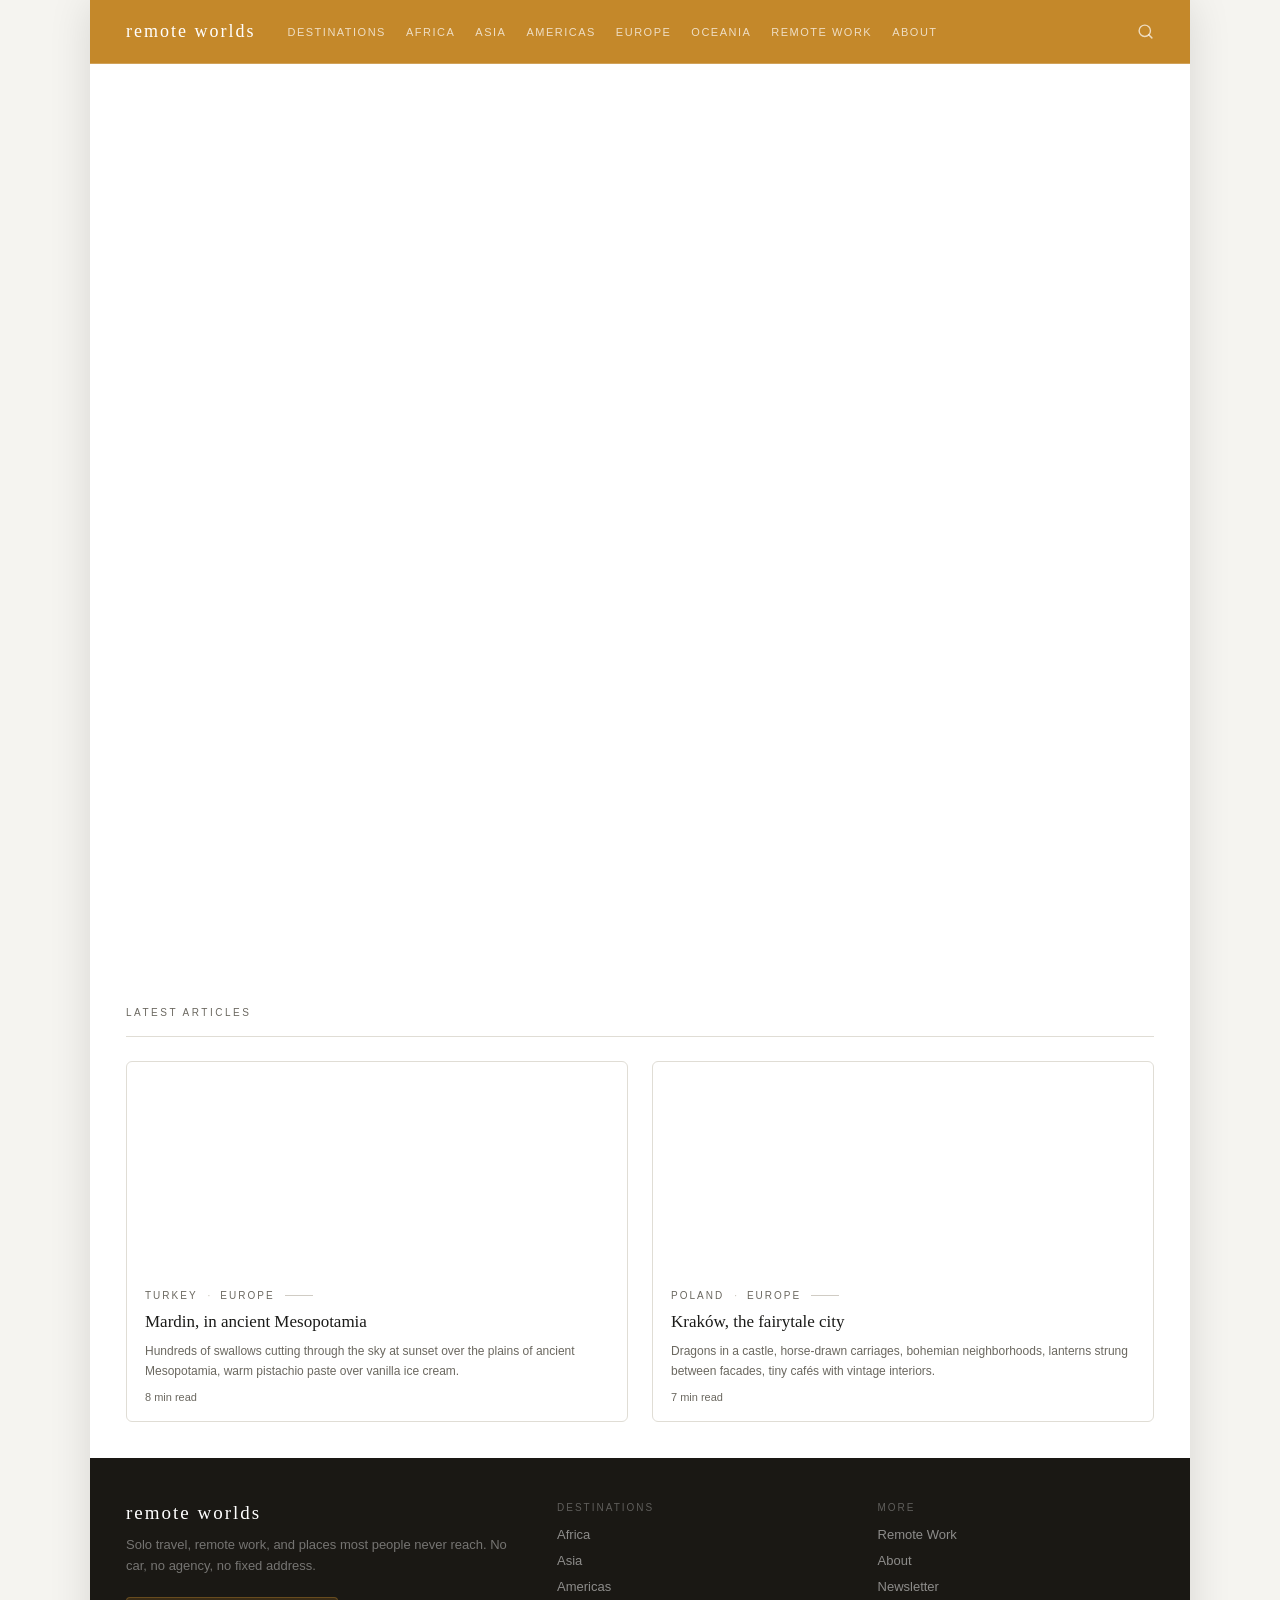
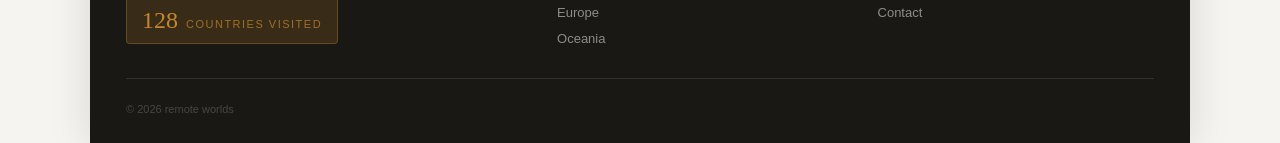
==== index.html @ f993011e "Update index.html" ====
<!DOCTYPE html>
<html lang="en">
<head>
  <meta charset="UTF-8">
  <meta name="viewport" content="width=device-width, initial-scale=1.0">
  <title>remote worlds — solo travel blog, 128 countries, no car</title>
  <meta name="description" content="Solo travel blog covering 128 countries by public transport. No car, no agency. Real budgets and logistics from a solo female travel blogger working remotely.">
  <link rel="stylesheet" href="/assets/style.css">
  <style>
    .rw-hero { display: grid; grid-template-columns: 1fr 1fr; min-height: 460px; }
    .rw-hero-text { padding: 52px 48px 52px 36px; display: flex; flex-direction: column; justify-content: center; }
    .rw-hero-title { font-family: Georgia, serif; font-size: 36px; color: #fff; line-height: 1.18; margin: 0 0 18px; font-weight: normal; }
    .rw-hero-sub { font-size: 14px; color: rgba(255,255,255,0.72); line-height: 1.75; margin: 0 0 28px; }
    .rw-hero-link { display: inline-block; font-size: 12px; color: rgba(255,255,255,0.7); text-decoration: none; border-bottom: 1px solid rgba(255,255,255,0.3); padding-bottom: 2px; }
    .rw-hero-link:hover { color: #fff; border-bottom-color: #fff; }
    .rw-meta-light { font-size: 12px; color: rgba(255,255,255,0.5); margin-bottom: 20px; }
    .rw-hero-img { background-size: cover; background-position: center; min-height: 460px; }
    .tag-row { display: flex; align-items: center; gap: 12px; margin-bottom: 18px; flex-wrap: wrap; }
    .tag { font-size: 10px; letter-spacing: 2px; text-transform: uppercase; color: rgba(255,255,255,0.72); }
    .tag-sep { font-size: 10px; color: rgba(255,255,255,0.5); }
    .tag-line { height: 1px; width: 40px; background: rgba(255,255,255,0.5); flex-shrink: 0; }
    .rw-cards { padding: 0 36px 28px; }
    .rw-card { display: grid; grid-template-columns: 220px 1fr 28px; align-items: center; gap: 22px; padding: 26px 0; border-top: 1px solid rgba(255,255,255,0.22); text-decoration: none; }
    .rw-card-img { height: 148px; border-radius: 4px; background-size: cover; background-position: center; }
    .rw-card-title { font-family: Georgia, serif; font-size: 21px; color: #fff; margin: 0 0 10px; font-weight: normal; line-height: 1.35; }
    .rw-card-sub { font-size: 13px; color: rgba(255,255,255,0.72); line-height: 1.6; margin: 0 0 14px; display: -webkit-box; -webkit-line-clamp: 2; -webkit-box-orient: vertical; overflow: hidden; }
    .rw-arrow { color: rgba(255,255,255,0.5); font-size: 18px; }
    .rw-white-section { background: #fff; padding: 0 36px 36px; }
    .rw-white-header { padding: 28px 0 18px; border-bottom: 1px solid #E0DDD5; margin-bottom: 24px; font-size: 10px; letter-spacing: 2.5px; text-transform: uppercase; color: #6B6860; }
    .rw-grid { display: grid; grid-template-columns: 1fr 1fr; gap: 24px; }
    .rw-grid-card { background: #fff; border: 0.5px solid #E0DDD5; border-radius: 6px; overflow: hidden; text-decoration: none; }
    .rw-grid-img { height: 210px; background-size: cover; background-position: center; }
    .rw-grid-body { padding: 18px; }
    .rw-grid-tag-row { display: flex; align-items: center; gap: 10px; margin-bottom: 10px; flex-wrap: wrap; }
    .rw-grid-tag { font-size: 10px; letter-spacing: 2px; text-transform: uppercase; color: #6B6860; }
    .rw-grid-tag-sep { font-size: 10px; color: #C8C3B8; }
    .rw-grid-tag-line { height: 1px; width: 28px; background: #D0CCC4; flex-shrink: 0; }
    .rw-grid-title { font-family: Georgia, serif; font-size: 17px; color: #1A1A18; margin: 0 0 8px; font-weight: normal; line-height: 1.35; }
    .rw-grid-sub { font-size: 12px; color: #6B6860; line-height: 1.6; margin: 0 0 10px; display: -webkit-box; -webkit-line-clamp: 2; -webkit-box-orient: vertical; overflow: hidden; }
    .rw-meta-dark { font-size: 11px; color: #6B6860; }
  </style>
</head>
<body>

<div class="rw-wrapper">

  <nav class="rw-nav">
    <a href="/" class="rw-logo">remote worlds</a>
    <div class="rw-navlinks">
      <a href="/destinations">destinations</a>
      <a href="/africa">africa</a>
      <a href="/asia">asia</a>
      <a href="/americas">americas</a>
      <a href="/europe">europe</a>
      <a href="/oceania">oceania</a>
      <a href="/remote-work">remote work</a>
      <a href="/about">about</a>
    </div>
    <svg width="17" height="17" viewBox="0 0 24 24" fill="none" stroke="rgba(255,255,255,0.7)" stroke-width="2" stroke-linecap="round" stroke-linejoin="round"><circle cx="11" cy="11" r="8"/><line x1="21" y1="21" x2="16.65" y2="16.65"/></svg>
  </nav>

  <div class="rw-hero">
    <div class="rw-hero-text">
      <div class="tag-row">
        <span class="tag">Useful travel tips</span>
        <div class="tag-line"></div>
      </div>
      <h1 class="rw-hero-title">A different kind of travel blog: solo, car-free, working from anywhere</h1>
      <p class="rw-hero-sub">I travel alone, backpack on, no car and no agencies, working remotely from every corner of the world — and I write about all of it here, on a travel blog inspired by the stories of Scheherazade.</p>
      <div class="rw-meta-light">19 May 2026 &nbsp;·&nbsp; 8 min read</div>
      <a href="/solo-travel-blog/" class="rw-hero-link">Read article →</a>
    </div>
    <a href="/solo-travel-blog/" style="display:block;">
      <div class="rw-hero-img" style="background-image: url('https://www.1001calatorii.ro/wp-content/uploads/2021/02/Medellin21.webp'); min-height: 460px;"></div>
    </a>
  </div>

  <div class="rw-cards">
    <a href="/solo-travel-blog/" class="rw-card">
      <div class="rw-card-img" style="background-image: url('https://www.1001calatorii.ro/wp-content/uploads/2024/11/VacanteExotice.webp');"></div>
      <div>
        <div class="tag-row">
          <span class="tag">Africa</span>
          <span class="tag-sep">·</span>
          <span class="tag">North America</span>
          <span class="tag-sep">·</span>
          <span class="tag">Asia</span>
          <div class="tag-line"></div>
        </div>
        <h2 class="rw-card-title">The most beautiful exotic islands in the world, seen through my own eyes</h2>
        <p class="rw-card-sub">Solo exotic holidays, sometimes staying a month at a time — my favorites so far across all corners of the world, without an agency.</p>
        <div class="rw-meta-light">9 min read</div>
      </div>
      <span class="rw-arrow">→</span>
    </a>

    <a href="/solo-travel-blog/" class="rw-card">
      <div class="rw-card-img" style="background-image: url('https://www.1001calatorii.ro/wp-content/uploads/2025/07/Laugavegur04.webp');"></div>
      <div>
        <div class="tag-row">
          <span class="tag">Oceania</span>
          <span class="tag-sep">·</span>
          <span class="tag">South America</span>
          <span class="tag-sep">·</span>
          <span class="tag">Asia</span>
          <span class="tag-sep">·</span>
          <span class="tag">Europe</span>
          <div class="tag-line"></div>
        </div>
        <h2 class="rw-card-title">The most beautiful mountain trails in the world: peaks and views that take your breath away</h2>
        <p class="rw-card-sub">For someone without a hiking background, completing some of these trails felt like a small personal victory.</p>
        <div class="rw-meta-light">10 min read</div>
      </div>
      <span class="rw-arrow">→</span>
    </a>
  </div>

  <div class="rw-white-section">
    <div class="rw-white-header">Latest articles</div>
    <div class="rw-grid">
      <a href="/solo-travel-blog/" class="rw-grid-card">
        <div class="rw-grid-img" style="background-image: url('https://www.1001calatorii.ro/wp-content/uploads/2024/06/Mardin17.webp');"></div>
        <div class="rw-grid-body">
          <div class="rw-grid-tag-row">
            <span class="rw-grid-tag">Turkey</span>
            <span class="rw-grid-tag-sep">·</span>
            <span class="rw-grid-tag">Europe</span>
            <div class="rw-grid-tag-line"></div>
          </div>
          <h2 class="rw-grid-title">Mardin, in ancient Mesopotamia</h2>
          <p class="rw-grid-sub">Hundreds of swallows cutting through the sky at sunset over the plains of ancient Mesopotamia, warm pistachio paste over vanilla ice cream.</p>
          <div class="rw-meta-dark">8 min read</div>
        </div>
      </a>
      <a href="/solo-travel-blog/" class="rw-grid-card">
        <div class="rw-grid-img" style="background-image: url('https://www.1001calatorii.ro/wp-content/uploads/2025/07/Cracovia06.webp');"></div>
        <div class="rw-grid-body">
          <div class="rw-grid-tag-row">
            <span class="rw-grid-tag">Poland</span>
            <span class="rw-grid-tag-sep">·</span>
            <span class="rw-grid-tag">Europe</span>
            <div class="rw-grid-tag-line"></div>
          </div>
          <h2 class="rw-grid-title">Kraków, the fairytale city</h2>
          <p class="rw-grid-sub">Dragons in a castle, horse-drawn carriages, bohemian neighborhoods, lanterns strung between facades, tiny cafés with vintage interiors.</p>
          <div class="rw-meta-dark">7 min read</div>
        </div>
      </a>
    </div>
  </div>

  <footer class="rw-footer">
    <div class="rw-footer-top">
      <div>
        <div class="rw-footer-logo">remote worlds</div>
        <p class="rw-footer-tagline">Solo travel, remote work, and places most people never reach. No car, no agency, no fixed address.</p>
        <div class="rw-footer-stat">
          <span class="rw-footer-stat-num">128</span>
          <span class="rw-footer-stat-label">countries visited</span>
        </div>
      </div>
      <div>
        <div class="rw-footer-col-title">Destinations</div>
        <div class="rw-footer-links">
          <a href="/africa" class="rw-footer-link">Africa</a>
          <a href="/asia" class="rw-footer-link">Asia</a>
          <a href="/americas" class="rw-footer-link">Americas</a>
          <a href="/europe" class="rw-footer-link">Europe</a>
          <a href="/oceania" class="rw-footer-link">Oceania</a>
        </div>
      </div>
      <div>
        <div class="rw-footer-col-title">More</div>
        <div class="rw-footer-links">
          <a href="/remote-work" class="rw-footer-link">Remote Work</a>
          <a href="/about" class="rw-footer-link">About</a>
          <a href="/newsletter" class="rw-footer-link">Newsletter</a>
          <a href="/contact" class="rw-footer-link">Contact</a>
        </div>
      </div>
    </div>
    <div class="rw-footer-bottom">
      <span class="rw-footer-copy">© 2026 remote worlds</span>
    </div>
  </footer>

</div>
</body>
</html>
---- assets/style.css ----
/* ============================================
   REMOTE WORLDS — shared styles
   assets/style.css
   ============================================ */

* { box-sizing: border-box; margin: 0; padding: 0; }

:root {
  --gold: #C4882A;
  --gold-70: rgba(196,136,42,0.72);
  --gold-50: rgba(196,136,42,0.5);
  --gold-30: rgba(196,136,42,0.3);
  --gold-18: rgba(196,136,42,0.18);
  --gold-border: rgba(196,136,42,0.35);
  --white: #FFFFFF;
  --white-70: rgba(255,255,255,0.72);
  --white-50: rgba(255,255,255,0.5);
  --white-25: rgba(255,255,255,0.22);
  --text: #1A1A18;
  --text-body: #2A2A28;
  --text-muted: #6B6860;
  --border: #E0DDD5;
  --bg-page: #f5f4f0;
  --bg-article: #faf9f6;
  --dark: #1A1814;
}

body {
  background: var(--bg-page);
  font-family: 'Gill Sans', 'Gill Sans MT', Calibri, 'Trebuchet MS', sans-serif;
}

.rw-wrapper {
  max-width: 1100px;
  margin: 0 auto;
  background: #fff;
  box-shadow: 0 2px 40px rgba(0,0,0,0.12);
}

/* NAV */
.rw-nav {
  display: flex;
  align-items: center;
  padding: 0 36px;
  height: 64px;
  background: var(--gold);
  border-bottom: 1px solid var(--white-25);
}
.rw-logo {
  font-family: Georgia, serif;
  font-size: 18px;
  letter-spacing: 2px;
  color: #fff;
  white-space: nowrap;
  margin-right: 32px;
  font-weight: normal;
  text-decoration: none;
}
.rw-navlinks {
  flex: 1;
  display: flex;
  gap: 20px;
  font-size: 11px;
  letter-spacing: 1.5px;
  text-transform: uppercase;
  color: rgba(255,255,255,0.72);
}
.rw-navlinks a { color: inherit; text-decoration: none; }
.rw-navlinks a:hover { color: #fff; }

/* FOOTER */
.rw-footer { background: #1A1814; padding: 44px 36px 28px; }
.rw-footer-top {
  display: grid;
  grid-template-columns: 1.4fr 1fr 1fr;
  gap: 44px;
  padding-bottom: 32px;
  border-bottom: 1px solid rgba(255,255,255,0.1);
  margin-bottom: 24px;
}
.rw-footer-logo {
  font-family: Georgia, serif;
  font-size: 19px;
  letter-spacing: 2px;
  color: #fff;
  font-weight: normal;
  margin-bottom: 10px;
}
.rw-footer-tagline {
  font-size: 13px;
  color: rgba(255,255,255,0.4);
  line-height: 1.65;
  margin-bottom: 20px;
}
.rw-footer-stat {
  display: inline-flex;
  align-items: baseline;
  gap: 8px;
  background: rgba(196,136,42,0.18);
  border: 0.5px solid rgba(196,136,42,0.35);
  border-radius: 4px;
  padding: 9px 15px;
}
.rw-footer-stat-num {
  font-family: Georgia, serif;
  font-size: 24px;
  color: #C4882A;
  font-weight: normal;
}
.rw-footer-stat-label {
  font-size: 11px;
  letter-spacing: 1.5px;
  text-transform: uppercase;
  color: rgba(196,136,42,0.75);
}
.rw-footer-col-title {
  font-size: 10px;
  letter-spacing: 2px;
  text-transform: uppercase;
  color: rgba(255,255,255,0.3);
  margin-bottom: 14px;
}
.rw-footer-links { display: flex; flex-direction: column; gap: 11px; }
.rw-footer-link {
  font-size: 13px;
  color: rgba(255,255,255,0.5);
  text-decoration: none;
}
.rw-footer-link:hover { color: rgba(255,255,255,0.8); }
.rw-footer-bottom {
  display: flex;
  justify-content: space-between;
  align-items: center;
}
.rw-footer-copy { font-size: 11px; color: rgba(255,255,255,0.2); }
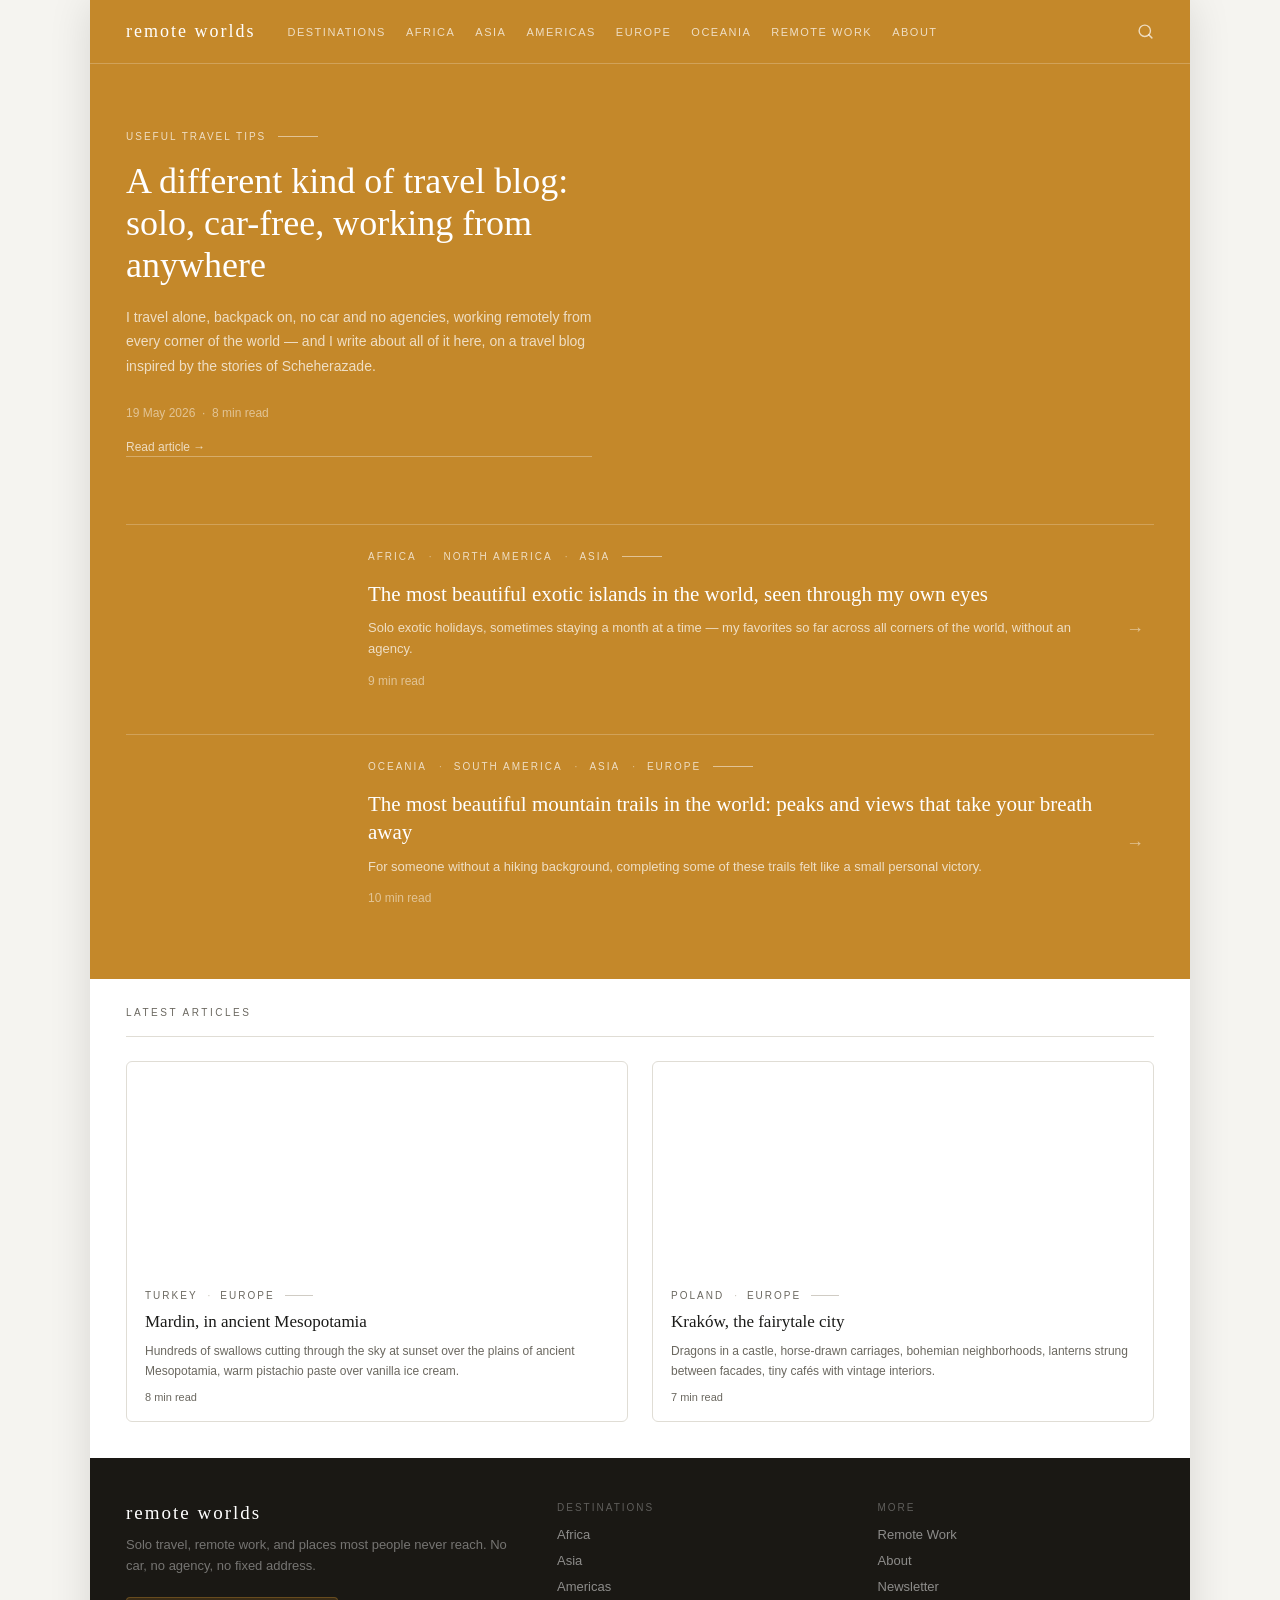
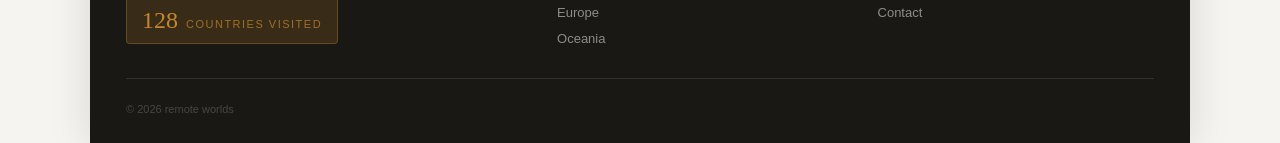
==== commit d60ee674: "Update index.html" ====
--- a/index.html
+++ b/index.html
@@ -7,7 +7,7 @@
   <meta name="description" content="Solo travel blog covering 128 countries by public transport. No car, no agency. Real budgets and logistics from a solo female travel blogger working remotely.">
   <link rel="stylesheet" href="/assets/style.css">
   <style>
-    .rw-hero { display: grid; grid-template-columns: 1fr 1fr; min-height: 460px; }
+    .rw-hero { display: grid; grid-template-columns: 1fr 1fr; min-height: 460px; background: #C4882A; }
     .rw-hero-text { padding: 52px 48px 52px 36px; display: flex; flex-direction: column; justify-content: center; }
     .rw-hero-title { font-family: Georgia, serif; font-size: 36px; color: #fff; line-height: 1.18; margin: 0 0 18px; font-weight: normal; }
     .rw-hero-sub { font-size: 14px; color: rgba(255,255,255,0.72); line-height: 1.75; margin: 0 0 28px; }
@@ -19,7 +19,7 @@
     .tag { font-size: 10px; letter-spacing: 2px; text-transform: uppercase; color: rgba(255,255,255,0.72); }
     .tag-sep { font-size: 10px; color: rgba(255,255,255,0.5); }
     .tag-line { height: 1px; width: 40px; background: rgba(255,255,255,0.5); flex-shrink: 0; }
-    .rw-cards { padding: 0 36px 28px; }
+    .rw-cards { padding: 0 36px 28px; background: #C4882A; }
     .rw-card { display: grid; grid-template-columns: 220px 1fr 28px; align-items: center; gap: 22px; padding: 26px 0; border-top: 1px solid rgba(255,255,255,0.22); text-decoration: none; }
     .rw-card-img { height: 148px; border-radius: 4px; background-size: cover; background-position: center; }
     .rw-card-title { font-family: Georgia, serif; font-size: 21px; color: #fff; margin: 0 0 10px; font-weight: normal; line-height: 1.35; }
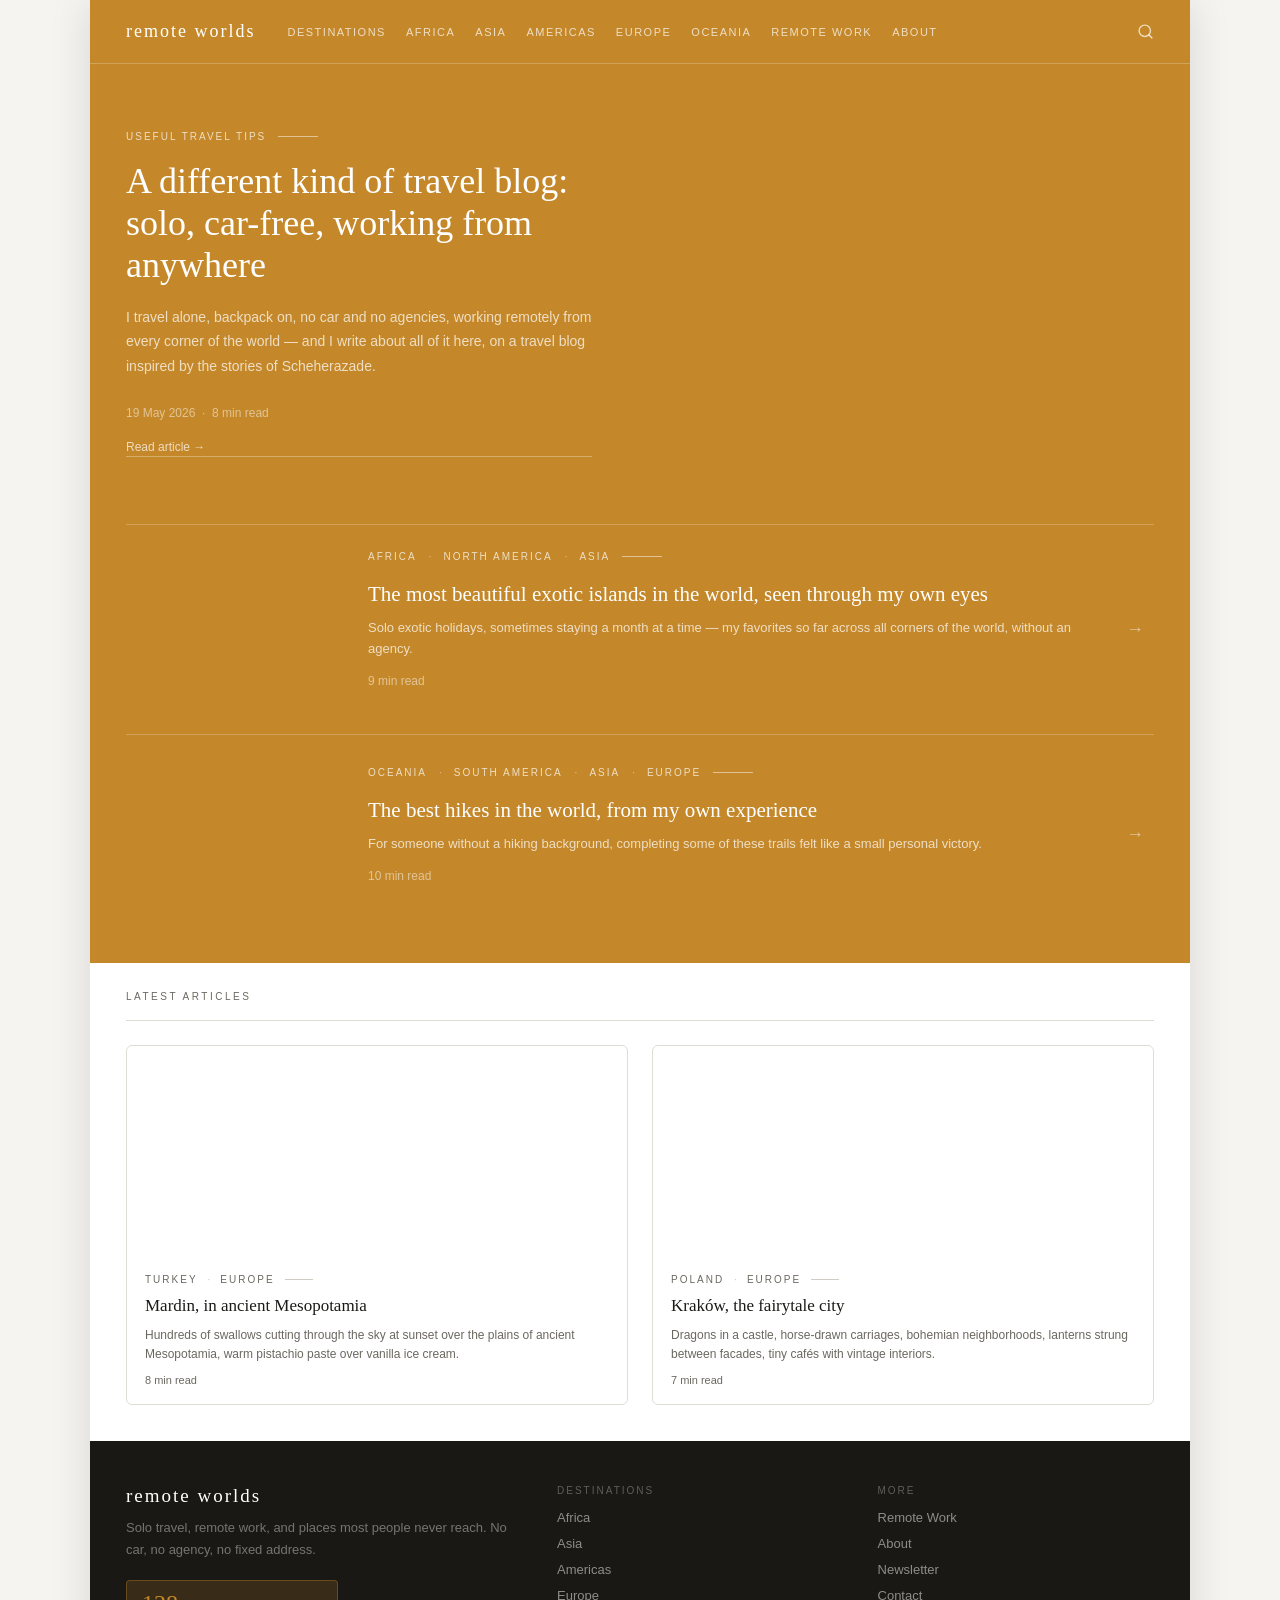
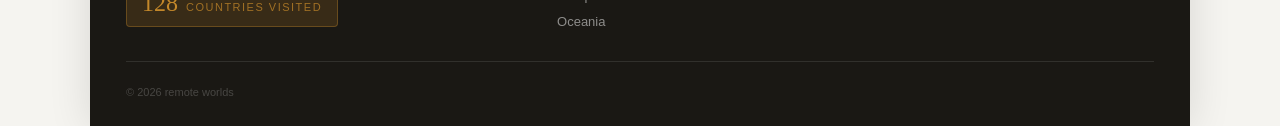
==== commit 01de976e: "Update index.html" ====
--- a/index.html
+++ b/index.html
@@ -6,10 +6,19 @@
   <title>remote worlds — solo travel blog, 128 countries, no car</title>
   <meta name="description" content="Solo travel blog covering 128 countries by public transport. No car, no agency. Real budgets and logistics from a solo female travel blogger working remotely.">
   <link rel="stylesheet" href="/assets/style.css">
+  <script>
+    !function(t,e){var o,n,p,r;e.__SV||(window.posthog && window.posthog.__loaded)||(window.posthog=e,e._i=[],e.init=function(i,s,a){function g(t,e){var o=e.split(".");2==o.length&&(t=t[o[0]],e=o[1]),t[e]=function(){t.push([e].concat(Array.prototype.slice.call(arguments,0)))}}(p=t.createElement("script")).type="text/javascript",p.crossOrigin="anonymous",p.async=!0,p.src=s.api_host.replace(".i.posthog.com","-assets.i.posthog.com")+"/static/array.js",(r=t.getElementsByTagName("script")[0]).parentNode.insertBefore(p,r);var u=e;for(void 0!==a?u=e[a]=[]:a="posthog",u.people=u.people||[],u.toString=function(t){var e="posthog";return"posthog"!==a&&(e+="."+a),t||(e+=" (stub)"),e},u.people.toString=function(){return u.toString(1)+".people (stub)"},o="Mi Ri init Vi Gi Rr Wi Ji Bi capture calculateEventProperties tn register register_once register_for_session unregister unregister_for_session an getFeatureFlag getFeatureFlagPayload getFeatureFlagResult isFeatureEnabled reloadFeatureFlags updateFlags updateEarlyAccessFeatureEnrollment getEarlyAccessFeatures on onFeatureFlags onSurveysLoaded onSessionId getSurveys getActiveMatchingSurveys renderSurvey displaySurvey cancelPendingSurvey canRenderSurvey canRenderSurveyAsync un identify setPersonProperties group resetGroups setPersonPropertiesForFlags resetPersonPropertiesForFlags setGroupPropertiesForFlags resetGroupPropertiesForFlags reset setIdentity clearIdentity get_distinct_id getGroups get_session_id get_session_replay_url alias set_config startSessionRecording stopSessionRecording sessionRecordingStarted captureException addExceptionStep captureLog startExceptionAutocapture stopExceptionAutocapture loadToolbar get_property getSessionProperty nn Xi createPersonProfile setInternalOrTestUser sn Hi cn opt_in_capturing opt_out_capturing has_opted_in_capturing has_opted_out_capturing get_explicit_consent_status is_capturing clear_opt_in_out_capturing Ki debug Lr rn getPageViewId captureTraceFeedback captureTraceMetric Di".split(" "),n=0;n<o.length;n++)g(u,o[n]);e._i.push([i,s,a])},e.__SV=1)}(document,window.posthog||[]);
+    posthog.init('phc_y7Xqz2JQh2iAoCFkxgTEvp9C7MgqTP8LomTwDN3985rB', {
+        api_host: 'https://eu.i.posthog.com',
+        defaults: '2026-01-30',
+        person_profiles: 'identified_only',
+    })
+  </script>
   <style>
     .rw-hero { display: grid; grid-template-columns: 1fr 1fr; min-height: 460px; background: #C4882A; }
     .rw-hero-text { padding: 52px 48px 52px 36px; display: flex; flex-direction: column; justify-content: center; }
-    .rw-hero-title { font-family: Georgia, serif; font-size: 36px; color: #fff; line-height: 1.18; margin: 0 0 18px; font-weight: normal; }
+    .rw-hero-title { font-family: Georgia, serif; font-size: 36px; color: #fff; line-height: 1.18; margin: 0 0 18px; font-weight: normal; text-decoration: none; display: block; }
+    .rw-hero-title:hover { opacity: 0.85; }
     .rw-hero-sub { font-size: 14px; color: rgba(255,255,255,0.72); line-height: 1.75; margin: 0 0 28px; }
     .rw-hero-link { display: inline-block; font-size: 12px; color: rgba(255,255,255,0.7); text-decoration: none; border-bottom: 1px solid rgba(255,255,255,0.3); padding-bottom: 2px; }
     .rw-hero-link:hover { color: #fff; border-bottom-color: #fff; }
@@ -65,7 +74,7 @@
         <span class="tag">Useful travel tips</span>
         <div class="tag-line"></div>
       </div>
-      <h1 class="rw-hero-title">A different kind of travel blog: solo, car-free, working from anywhere</h1>
+      <a href="/solo-travel-blog/" class="rw-hero-title">A different kind of travel blog: solo, car-free, working from anywhere</a>
       <p class="rw-hero-sub">I travel alone, backpack on, no car and no agencies, working remotely from every corner of the world — and I write about all of it here, on a travel blog inspired by the stories of Scheherazade.</p>
       <div class="rw-meta-light">19 May 2026 &nbsp;·&nbsp; 8 min read</div>
       <a href="/solo-travel-blog/" class="rw-hero-link">Read article →</a>
@@ -76,7 +85,7 @@
   </div>
 
   <div class="rw-cards">
-    <a href="/solo-travel-blog/" class="rw-card">
+    <a href="/exotic-islands/" class="rw-card">
       <div class="rw-card-img" style="background-image: url('https://www.1001calatorii.ro/wp-content/uploads/2024/11/VacanteExotice.webp');"></div>
       <div>
         <div class="tag-row">
@@ -94,7 +103,7 @@
       <span class="rw-arrow">→</span>
     </a>
 
-    <a href="/solo-travel-blog/" class="rw-card">
+    <a href="/best-hikes/" class="rw-card">
       <div class="rw-card-img" style="background-image: url('https://www.1001calatorii.ro/wp-content/uploads/2025/07/Laugavegur04.webp');"></div>
       <div>
         <div class="tag-row">
@@ -107,7 +116,7 @@
           <span class="tag">Europe</span>
           <div class="tag-line"></div>
         </div>
-        <h2 class="rw-card-title">The most beautiful mountain trails in the world: peaks and views that take your breath away</h2>
+        <h2 class="rw-card-title">The best hikes in the world, from my own experience</h2>
         <p class="rw-card-sub">For someone without a hiking background, completing some of these trails felt like a small personal victory.</p>
         <div class="rw-meta-light">10 min read</div>
       </div>
@@ -118,7 +127,7 @@
   <div class="rw-white-section">
     <div class="rw-white-header">Latest articles</div>
     <div class="rw-grid">
-      <a href="/solo-travel-blog/" class="rw-grid-card">
+      <a href="/mardin-mesopotamia/" class="rw-grid-card">
         <div class="rw-grid-img" style="background-image: url('https://www.1001calatorii.ro/wp-content/uploads/2024/06/Mardin17.webp');"></div>
         <div class="rw-grid-body">
           <div class="rw-grid-tag-row">
@@ -132,7 +141,7 @@
           <div class="rw-meta-dark">8 min read</div>
         </div>
       </a>
-      <a href="/solo-travel-blog/" class="rw-grid-card">
+      <a href="/krakow/" class="rw-grid-card">
         <div class="rw-grid-img" style="background-image: url('https://www.1001calatorii.ro/wp-content/uploads/2025/07/Cracovia06.webp');"></div>
         <div class="rw-grid-body">
           <div class="rw-grid-tag-row">
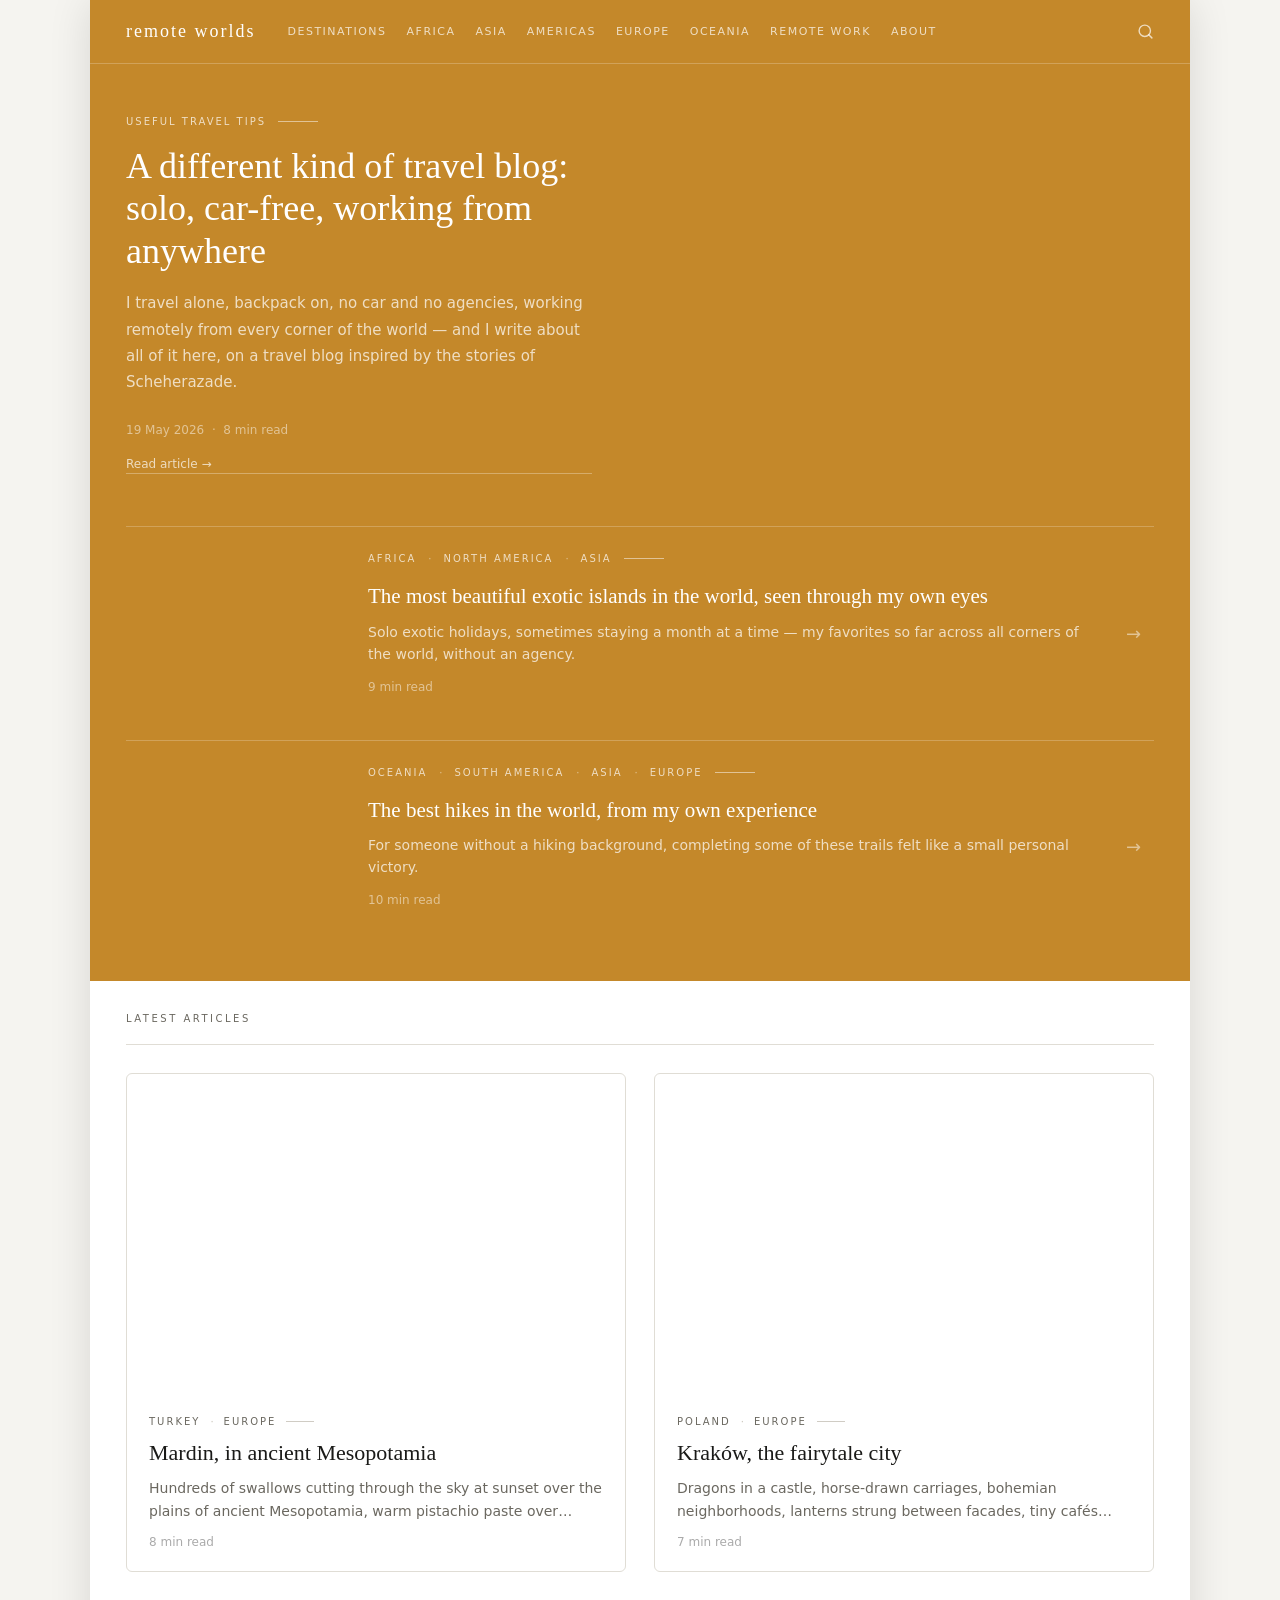
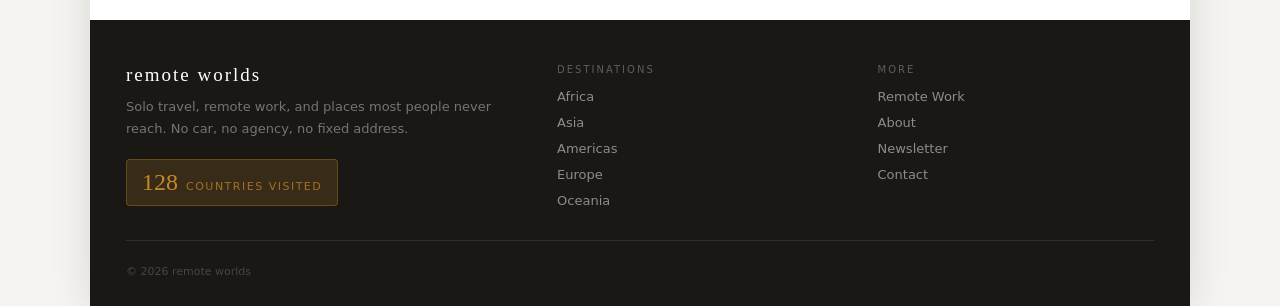
==== commit d74378e1: "Update index.html" ====
--- a/index.html
+++ b/index.html
@@ -15,38 +15,44 @@
     })
   </script>
   <style>
+    /* HERO */
     .rw-hero { display: grid; grid-template-columns: 1fr 1fr; min-height: 460px; background: #C4882A; }
     .rw-hero-text { padding: 52px 48px 52px 36px; display: flex; flex-direction: column; justify-content: center; }
     .rw-hero-title { font-family: Georgia, serif; font-size: 36px; color: #fff; line-height: 1.18; margin: 0 0 18px; font-weight: normal; text-decoration: none; display: block; }
     .rw-hero-title:hover { opacity: 0.85; }
-    .rw-hero-sub { font-size: 14px; color: rgba(255,255,255,0.72); line-height: 1.75; margin: 0 0 28px; }
-    .rw-hero-link { display: inline-block; font-size: 12px; color: rgba(255,255,255,0.7); text-decoration: none; border-bottom: 1px solid rgba(255,255,255,0.3); padding-bottom: 2px; }
+    .rw-hero-sub { font-size: 15px; color: rgba(255,255,255,0.72); line-height: 1.75; margin: 0 0 28px; font-family: system-ui, -apple-system, sans-serif; }
+    .rw-hero-link { display: inline-block; font-size: 12px; color: rgba(255,255,255,0.7); text-decoration: none; border-bottom: 1px solid rgba(255,255,255,0.3); padding-bottom: 2px; font-family: system-ui, -apple-system, sans-serif; }
     .rw-hero-link:hover { color: #fff; border-bottom-color: #fff; }
-    .rw-meta-light { font-size: 12px; color: rgba(255,255,255,0.5); margin-bottom: 20px; }
+    .rw-meta-light { font-size: 12px; color: rgba(255,255,255,0.5); margin-bottom: 20px; font-family: system-ui, -apple-system, sans-serif; }
     .rw-hero-img { background-size: cover; background-position: center; min-height: 460px; }
     .tag-row { display: flex; align-items: center; gap: 12px; margin-bottom: 18px; flex-wrap: wrap; }
-    .tag { font-size: 10px; letter-spacing: 2px; text-transform: uppercase; color: rgba(255,255,255,0.72); }
+    .tag { font-size: 10px; letter-spacing: 2px; text-transform: uppercase; color: rgba(255,255,255,0.72); font-family: system-ui, -apple-system, sans-serif; }
     .tag-sep { font-size: 10px; color: rgba(255,255,255,0.5); }
     .tag-line { height: 1px; width: 40px; background: rgba(255,255,255,0.5); flex-shrink: 0; }
+
+    /* CARDS */
     .rw-cards { padding: 0 36px 28px; background: #C4882A; }
     .rw-card { display: grid; grid-template-columns: 220px 1fr 28px; align-items: center; gap: 22px; padding: 26px 0; border-top: 1px solid rgba(255,255,255,0.22); text-decoration: none; }
     .rw-card-img { height: 148px; border-radius: 4px; background-size: cover; background-position: center; }
     .rw-card-title { font-family: Georgia, serif; font-size: 21px; color: #fff; margin: 0 0 10px; font-weight: normal; line-height: 1.35; }
-    .rw-card-sub { font-size: 13px; color: rgba(255,255,255,0.72); line-height: 1.6; margin: 0 0 14px; display: -webkit-box; -webkit-line-clamp: 2; -webkit-box-orient: vertical; overflow: hidden; }
+    .rw-card-sub { font-size: 14px; color: rgba(255,255,255,0.72); line-height: 1.6; margin: 0 0 14px; display: -webkit-box; -webkit-line-clamp: 2; -webkit-box-orient: vertical; overflow: hidden; font-family: system-ui, -apple-system, sans-serif; }
     .rw-arrow { color: rgba(255,255,255,0.5); font-size: 18px; }
-    .rw-white-section { background: #fff; padding: 0 36px 36px; }
-    .rw-white-header { padding: 28px 0 18px; border-bottom: 1px solid #E0DDD5; margin-bottom: 24px; font-size: 10px; letter-spacing: 2.5px; text-transform: uppercase; color: #6B6860; }
-    .rw-grid { display: grid; grid-template-columns: 1fr 1fr; gap: 24px; }
+
+    /* WHITE SECTION — grid like 1001calatorii */
+    .rw-white-section { background: #fff; padding: 0 36px 48px; }
+    .rw-white-header { padding: 32px 0 20px; border-bottom: 1px solid #E0DDD5; margin-bottom: 28px; font-size: 10px; letter-spacing: 2.5px; text-transform: uppercase; color: #6B6860; font-family: system-ui, -apple-system, sans-serif; }
+    .rw-grid { display: grid; grid-template-columns: 1fr 1fr; gap: 28px; }
     .rw-grid-card { background: #fff; border: 0.5px solid #E0DDD5; border-radius: 6px; overflow: hidden; text-decoration: none; }
-    .rw-grid-img { height: 210px; background-size: cover; background-position: center; }
-    .rw-grid-body { padding: 18px; }
-    .rw-grid-tag-row { display: flex; align-items: center; gap: 10px; margin-bottom: 10px; flex-wrap: wrap; }
-    .rw-grid-tag { font-size: 10px; letter-spacing: 2px; text-transform: uppercase; color: #6B6860; }
+    .rw-grid-card:hover .rw-grid-title { color: #C4882A; }
+    .rw-grid-img { height: 320px; background-size: cover; background-position: center; }
+    .rw-grid-body { padding: 22px; }
+    .rw-grid-tag-row { display: flex; align-items: center; gap: 10px; margin-bottom: 12px; flex-wrap: wrap; }
+    .rw-grid-tag { font-size: 10px; letter-spacing: 2px; text-transform: uppercase; color: #6B6860; font-family: system-ui, -apple-system, sans-serif; }
     .rw-grid-tag-sep { font-size: 10px; color: #C8C3B8; }
     .rw-grid-tag-line { height: 1px; width: 28px; background: #D0CCC4; flex-shrink: 0; }
-    .rw-grid-title { font-family: Georgia, serif; font-size: 17px; color: #1A1A18; margin: 0 0 8px; font-weight: normal; line-height: 1.35; }
-    .rw-grid-sub { font-size: 12px; color: #6B6860; line-height: 1.6; margin: 0 0 10px; display: -webkit-box; -webkit-line-clamp: 2; -webkit-box-orient: vertical; overflow: hidden; }
-    .rw-meta-dark { font-size: 11px; color: #6B6860; }
+    .rw-grid-title { font-family: Georgia, serif; font-size: 22px; color: #1A1A18; margin: 0 0 10px; font-weight: normal; line-height: 1.3; transition: color 0.15s; }
+    .rw-grid-sub { font-size: 14px; color: #6B6860; line-height: 1.65; margin: 0 0 12px; display: -webkit-box; -webkit-line-clamp: 2; -webkit-box-orient: vertical; overflow: hidden; font-family: system-ui, -apple-system, sans-serif; }
+    .rw-meta-dark { font-size: 12px; color: #aaa; font-family: system-ui, -apple-system, sans-serif; }
   </style>
 </head>
 <body>
--- a/assets/style.css
+++ b/assets/style.css
@@ -27,7 +27,8 @@
 
 body {
   background: var(--bg-page);
-  font-family: 'Gill Sans', 'Gill Sans MT', Calibri, 'Trebuchet MS', sans-serif;
+  font-family: system-ui, -apple-system, BlinkMacSystemFont, 'Segoe UI', sans-serif;
+  font-size: 17px;
 }
 
 .rw-wrapper {
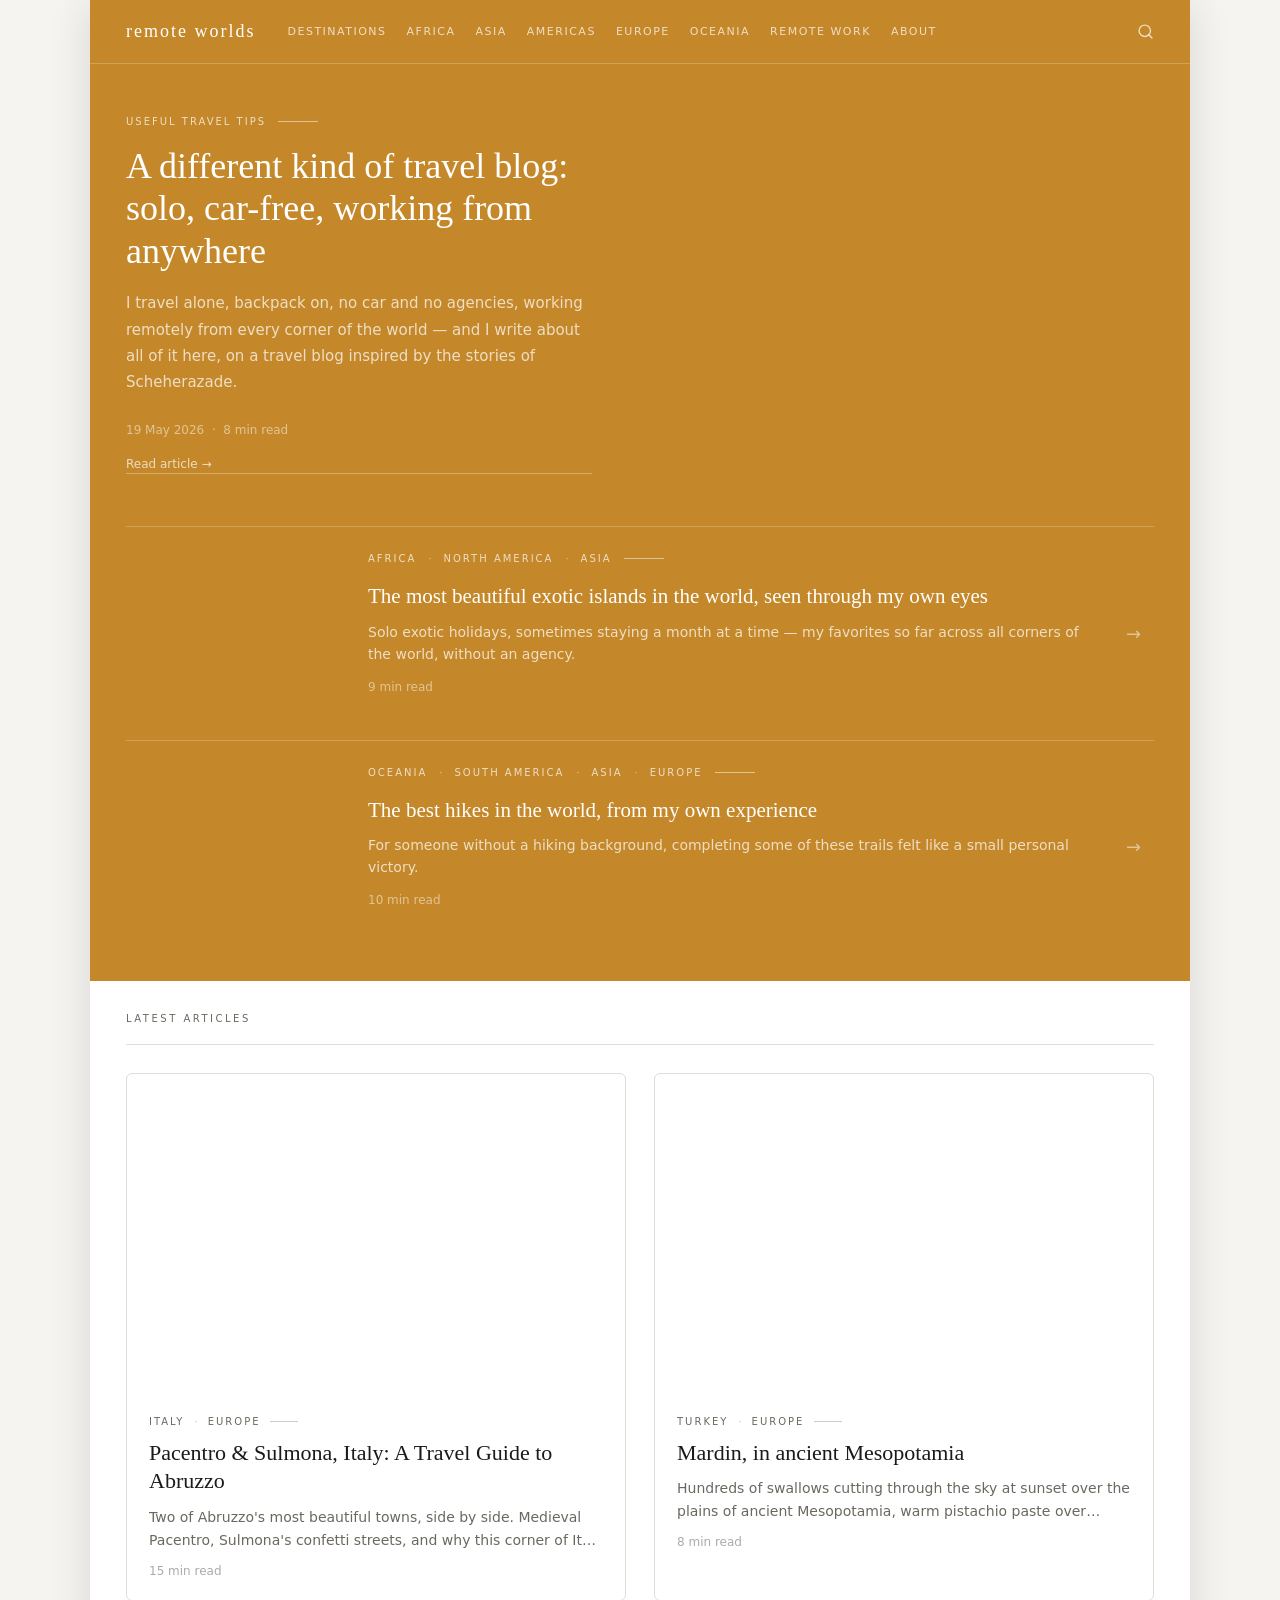
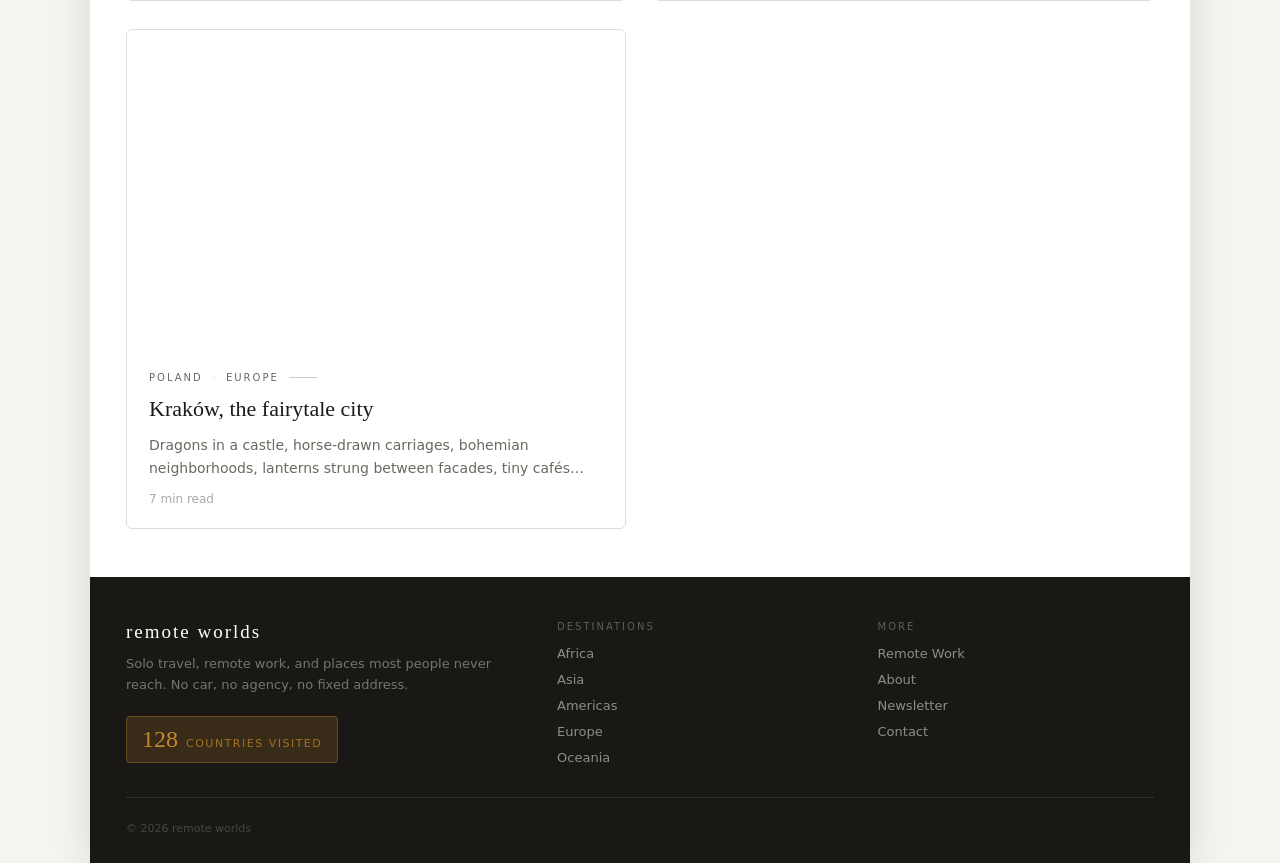
==== commit ed6dc207: "Update index.html" ====
--- a/index.html
+++ b/index.html
@@ -133,6 +133,20 @@
   <div class="rw-white-section">
     <div class="rw-white-header">Latest articles</div>
     <div class="rw-grid">
+      <a href="/pacentro-italy-sulmona-abruzzo/" class="rw-grid-card">
+        <div class="rw-grid-img" style="background-image: url('https://lh3.googleusercontent.com/pw/AP1GczO2f05-aonfD74tHoy8nXEuFep91kT-oST1W6eNgCbUGeLFLQi5MIglvqiJ3DRaJ6hCShz0oVqjyIWXNGOAW2XQKnFEQXO6G6UMKn93vde07Q5kuDpaCCQVmd0U2npOcaR8CGnpGXhmtOtTWXzy66_B=w1200-h800-s-no-gm?authuser=2');"></div>
+        <div class="rw-grid-body">
+          <div class="rw-grid-tag-row">
+            <span class="rw-grid-tag">Italy</span>
+            <span class="rw-grid-tag-sep">·</span>
+            <span class="rw-grid-tag">Europe</span>
+            <div class="rw-grid-tag-line"></div>
+          </div>
+          <h2 class="rw-grid-title">Pacentro &amp; Sulmona, Italy: A Travel Guide to Abruzzo</h2>
+          <p class="rw-grid-sub">Two of Abruzzo's most beautiful towns, side by side. Medieval Pacentro, Sulmona's confetti streets, and why this corner of Italy is worth the detour.</p>
+          <div class="rw-meta-dark">15 min read</div>
+        </div>
+      </a>
       <a href="/mardin-mesopotamia/" class="rw-grid-card">
         <div class="rw-grid-img" style="background-image: url('https://www.1001calatorii.ro/wp-content/uploads/2024/06/Mardin17.webp');"></div>
         <div class="rw-grid-body">
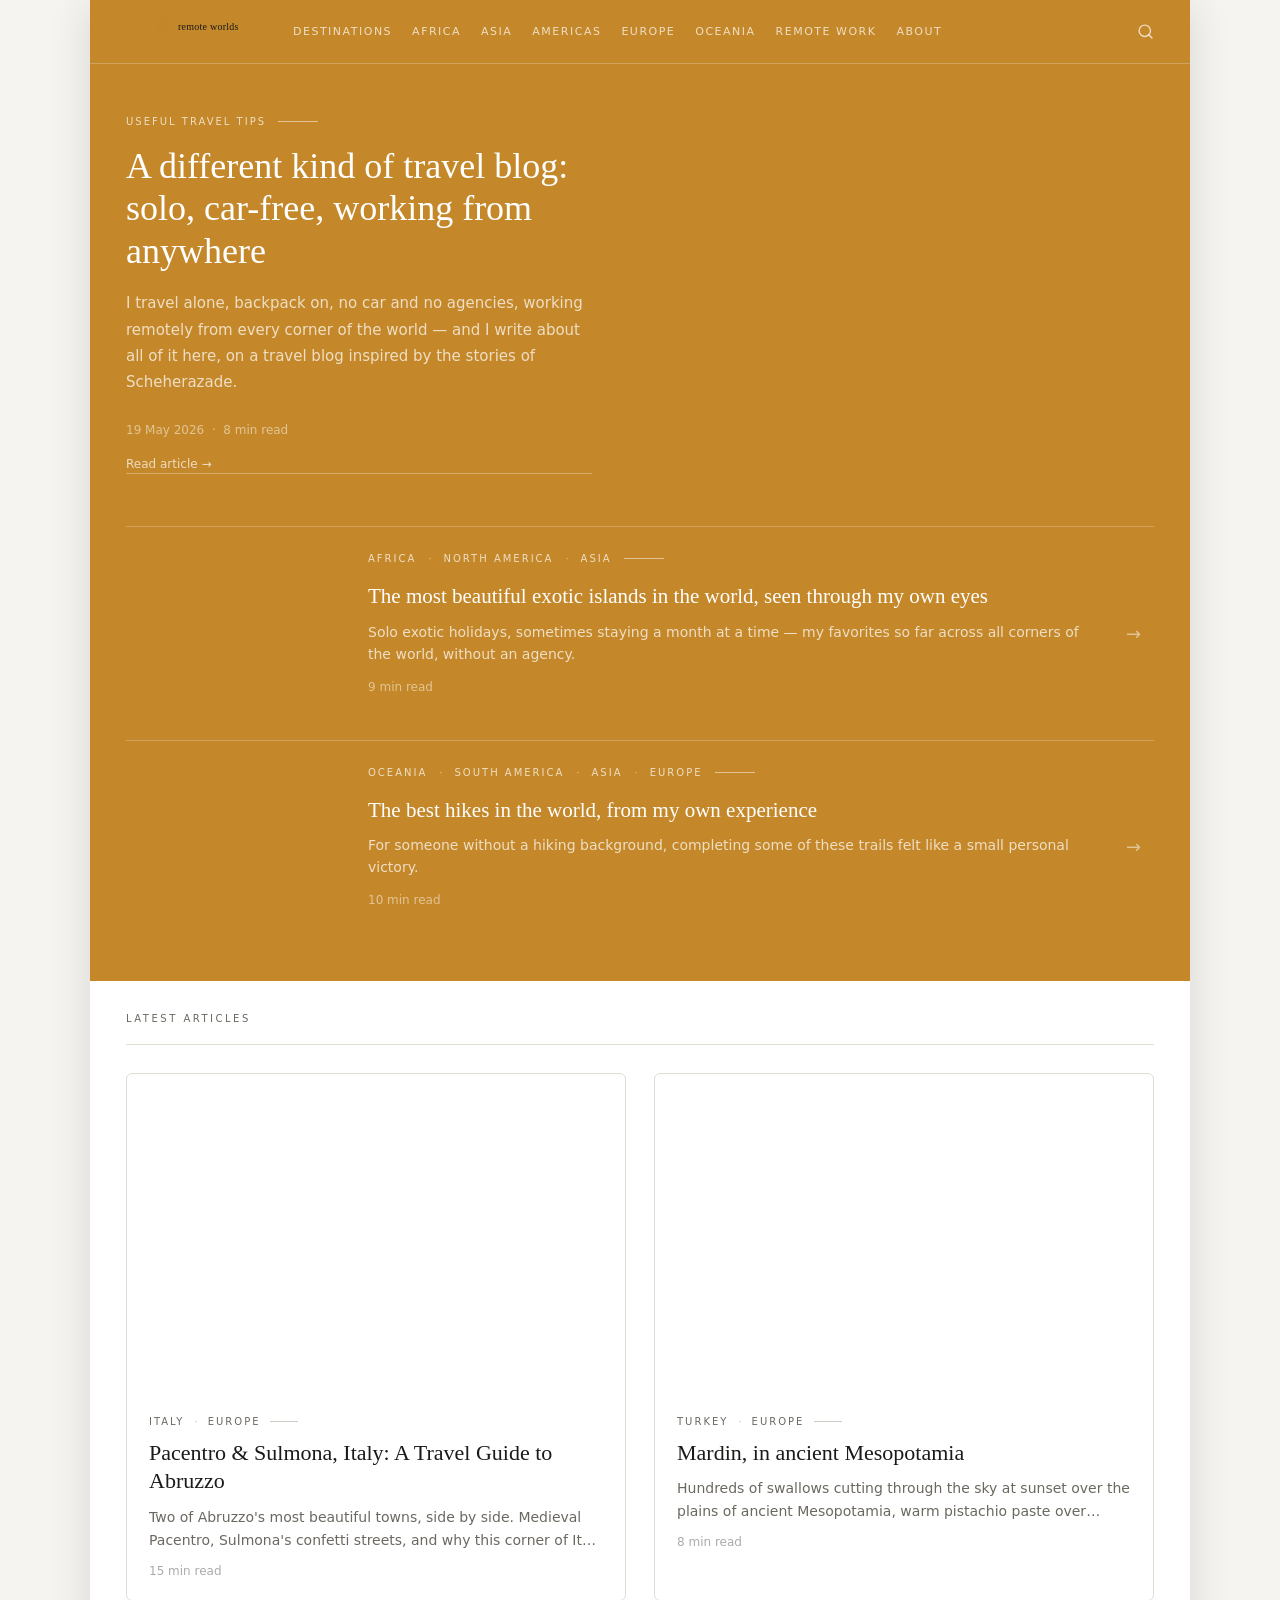
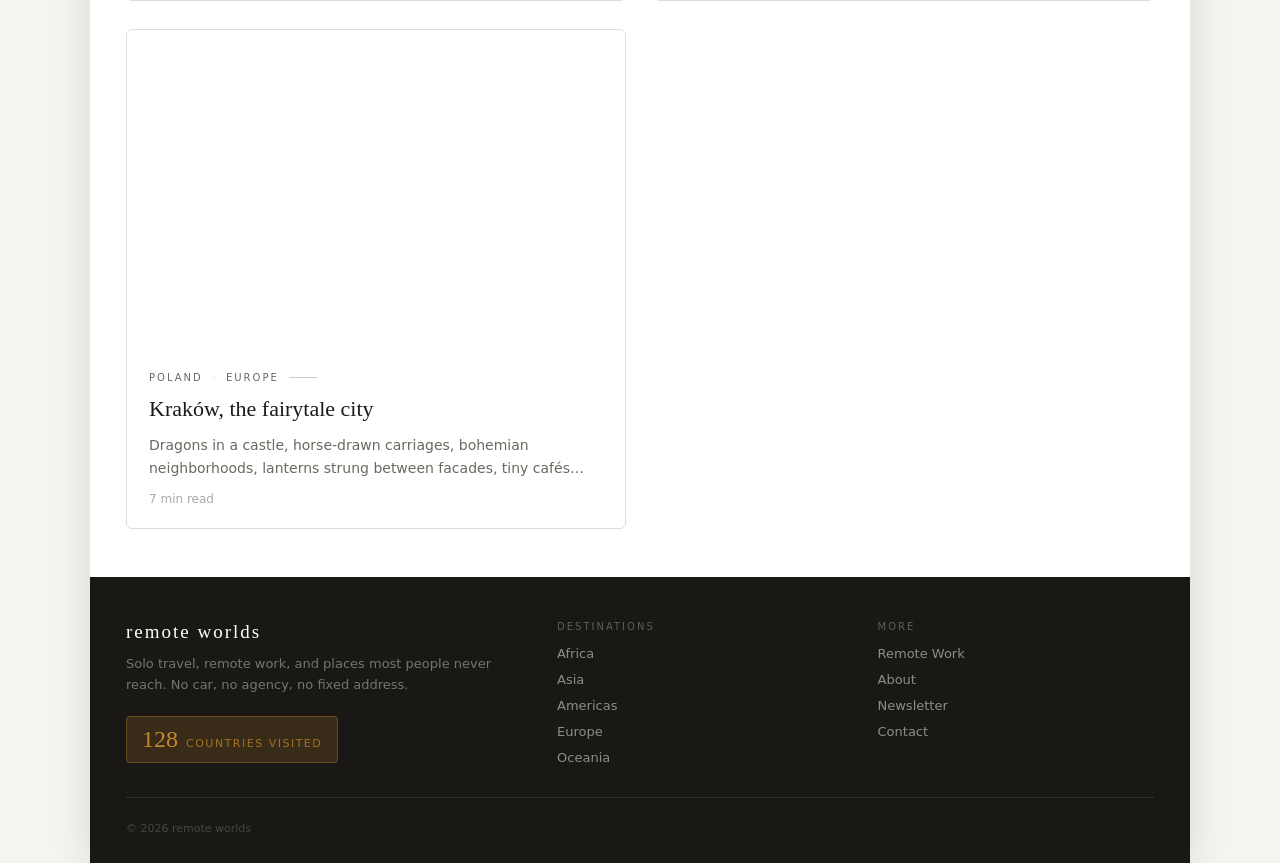
==== commit eac8d12a: "Update index.html" ====
--- a/index.html
+++ b/index.html
@@ -5,6 +5,7 @@
   <meta name="viewport" content="width=device-width, initial-scale=1.0">
   <title>remote worlds — solo travel blog, 128 countries, no car</title>
   <meta name="description" content="Solo travel blog covering 128 countries by public transport. No car, no agency. Real budgets and logistics from a solo female travel blogger working remotely.">
+  <link rel="icon" type="image/svg+xml" href="/assets/icon.svg">
   <link rel="stylesheet" href="/assets/style.css">
   <script>
     !function(t,e){var o,n,p,r;e.__SV||(window.posthog && window.posthog.__loaded)||(window.posthog=e,e._i=[],e.init=function(i,s,a){function g(t,e){var o=e.split(".");2==o.length&&(t=t[o[0]],e=o[1]),t[e]=function(){t.push([e].concat(Array.prototype.slice.call(arguments,0)))}}(p=t.createElement("script")).type="text/javascript",p.crossOrigin="anonymous",p.async=!0,p.src=s.api_host.replace(".i.posthog.com","-assets.i.posthog.com")+"/static/array.js",(r=t.getElementsByTagName("script")[0]).parentNode.insertBefore(p,r);var u=e;for(void 0!==a?u=e[a]=[]:a="posthog",u.people=u.people||[],u.toString=function(t){var e="posthog";return"posthog"!==a&&(e+="."+a),t||(e+=" (stub)"),e},u.people.toString=function(){return u.toString(1)+".people (stub)"},o="Mi Ri init Vi Gi Rr Wi Ji Bi capture calculateEventProperties tn register register_once register_for_session unregister unregister_for_session an getFeatureFlag getFeatureFlagPayload getFeatureFlagResult isFeatureEnabled reloadFeatureFlags updateFlags updateEarlyAccessFeatureEnrollment getEarlyAccessFeatures on onFeatureFlags onSurveysLoaded onSessionId getSurveys getActiveMatchingSurveys renderSurvey displaySurvey cancelPendingSurvey canRenderSurvey canRenderSurveyAsync un identify setPersonProperties group resetGroups setPersonPropertiesForFlags resetPersonPropertiesForFlags setGroupPropertiesForFlags resetGroupPropertiesForFlags reset setIdentity clearIdentity get_distinct_id getGroups get_session_id get_session_replay_url alias set_config startSessionRecording stopSessionRecording sessionRecordingStarted captureException addExceptionStep captureLog startExceptionAutocapture stopExceptionAutocapture loadToolbar get_property getSessionProperty nn Xi createPersonProfile setInternalOrTestUser sn Hi cn opt_in_capturing opt_out_capturing has_opted_in_capturing has_opted_out_capturing get_explicit_consent_status is_capturing clear_opt_in_out_capturing Ki debug Lr rn getPageViewId captureTraceFeedback captureTraceMetric Di".split(" "),n=0;n<o.length;n++)g(u,o[n]);e._i.push([i,s,a])},e.__SV=1)}(document,window.posthog||[]);
@@ -60,7 +61,7 @@
 <div class="rw-wrapper">
 
   <nav class="rw-nav">
-    <a href="/" class="rw-logo">remote worlds</a>
+    <a href="/" class="rw-logo"><img src="/assets/logo.svg" alt="remote worlds" height="26"></a>
     <div class="rw-navlinks">
       <a href="/destinations">destinations</a>
       <a href="/africa">africa</a>
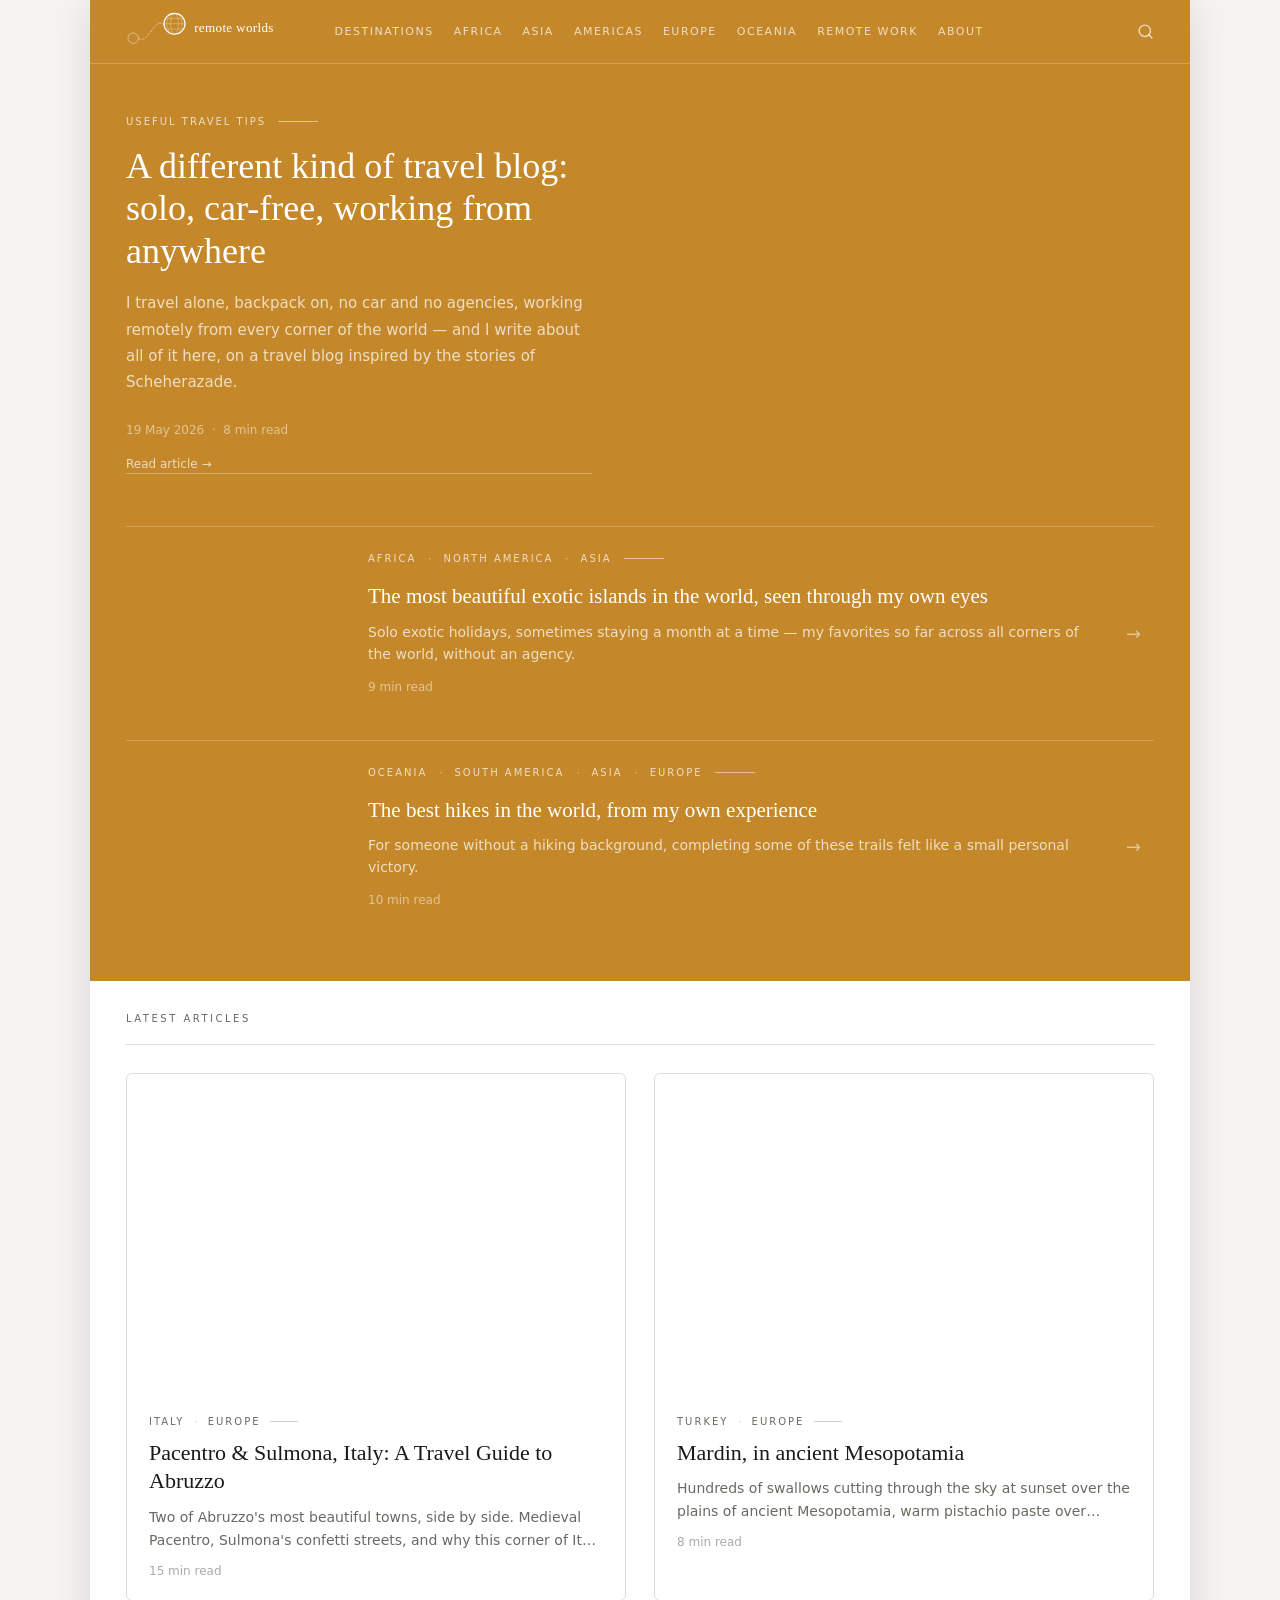
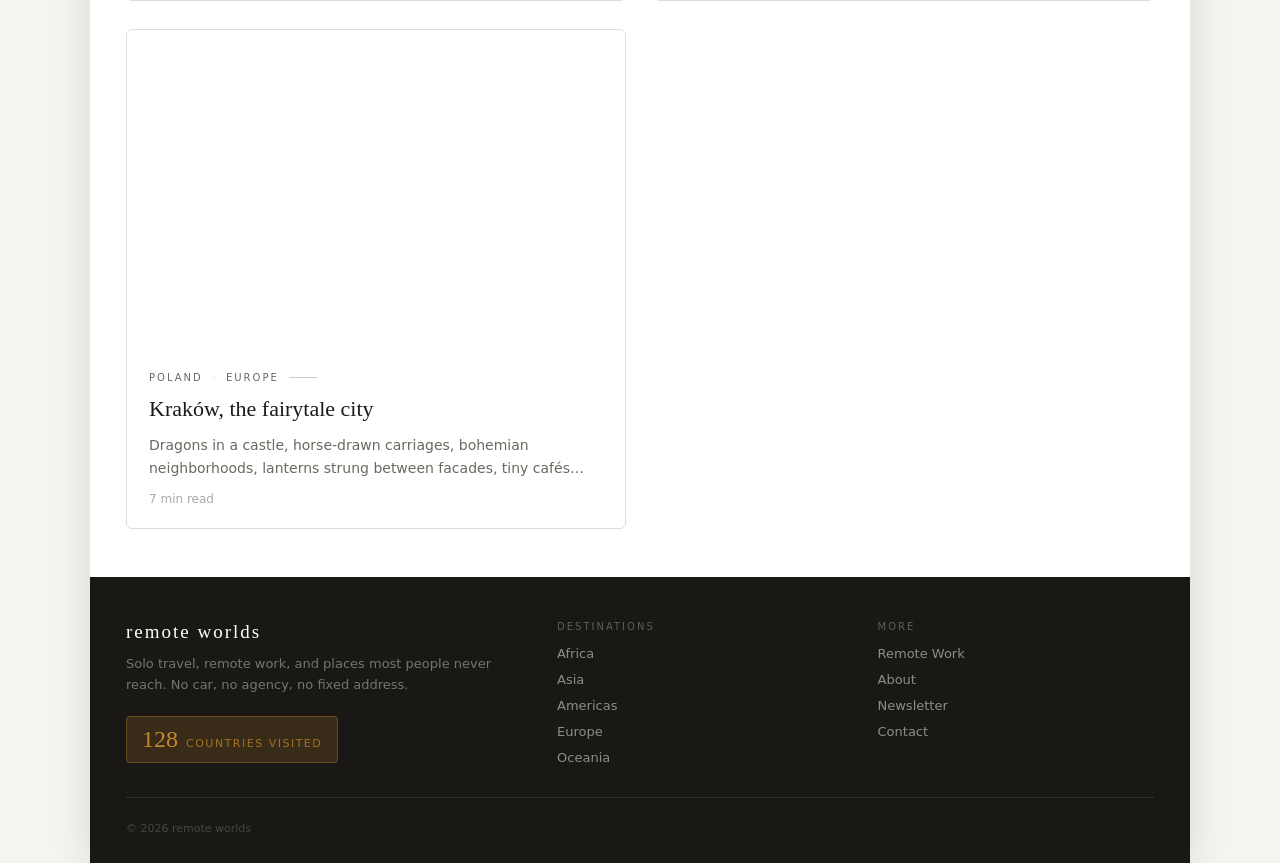
==== commit afc19bba: "Update index.html" ====
--- a/index.html
+++ b/index.html
@@ -61,7 +61,7 @@
 <div class="rw-wrapper">
 
   <nav class="rw-nav">
-    <a href="/" class="rw-logo"><img src="/assets/logo.svg" alt="remote worlds" height="26"></a>
+    <a href="/" class="rw-logo"><img src="/assets/logo.svg" alt="remote worlds" height="34"></a>
     <div class="rw-navlinks">
       <a href="/destinations">destinations</a>
       <a href="/africa">africa</a>
